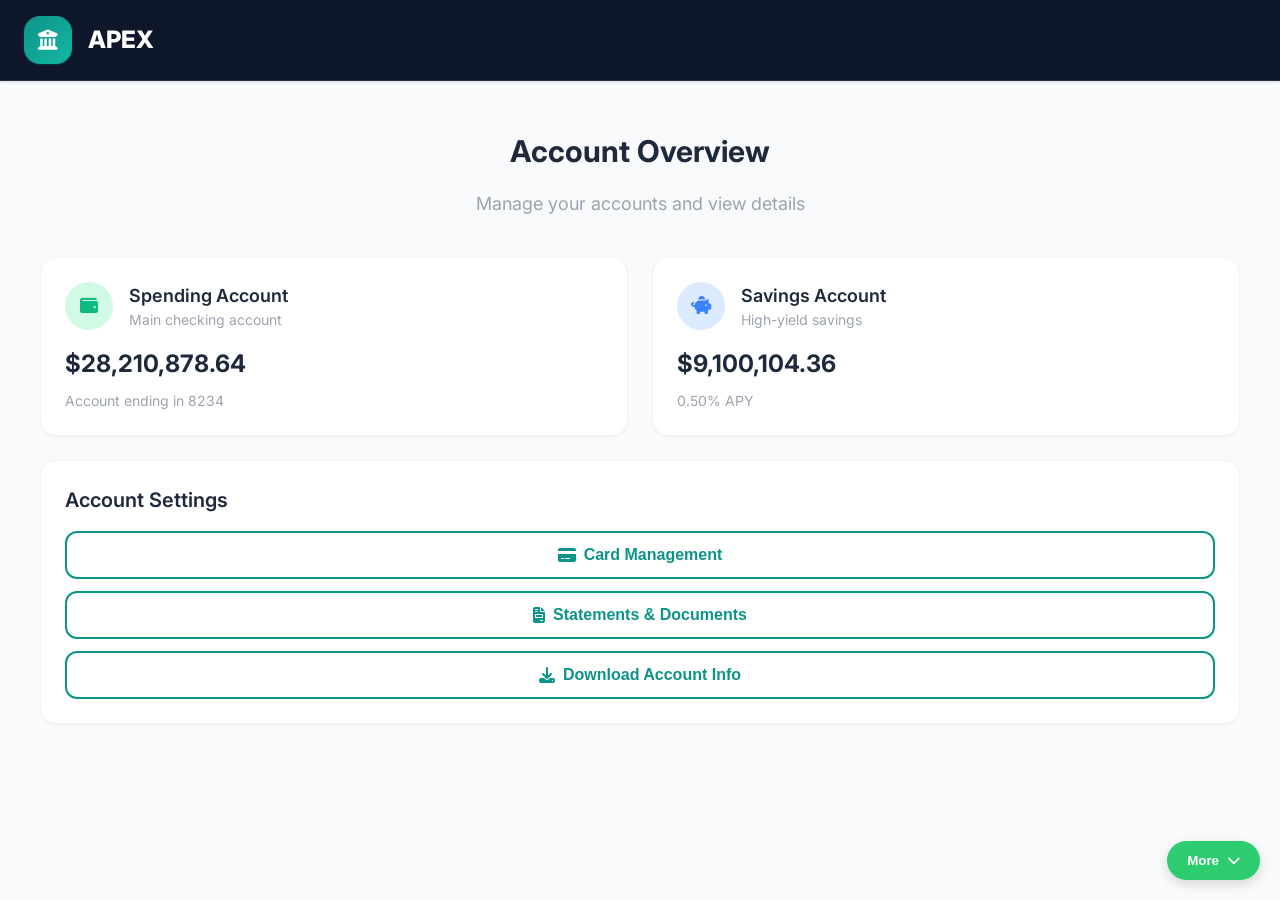
==== account.html @ 927ceff1 "Apex banking UI project" ====
<!DOCTYPE html>
<html lang="en">
<head>
    <meta charset="UTF-8">
    <meta name="viewport" content="width=device-width, initial-scale=1.0">
    <title>Account - APEX Bank</title>
    <link rel="stylesheet" href="css/apex-styles.css">
    <link href="https://fonts.googleapis.com/css2?family=Inter:wght@300;400;500;600;700;800;900&display=swap" rel="stylesheet">
    <link rel="stylesheet" href="https://cdnjs.cloudflare.com/ajax/libs/font-awesome/6.4.0/css/all.min.css">
</head>
<body>
    <!-- Premium Navigation -->
    <nav class="apex-nav" role="navigation" aria-label="Main navigation">
        <div class="apex-nav-container">
            <a href="home.html" class="apex-brand" aria-label="APEX Bank - Home">
                <div class="apex-brand-icon" aria-hidden="true">
                    <i class="fas fa-university"></i>
                </div>
                <span>APEX</span>
            </a>
        </div>
    </nav>

    <!-- Main Content -->
    <main>
        <div class="apex-container apex-section">
            <div style="text-align: center; margin-bottom: var(--apex-spacing-10);">
                <h1 style="font-size: var(--apex-font-size-3xl); font-weight: 700; color: var(--apex-dark-blue); margin-bottom: var(--apex-spacing-4);">
                    Account Overview
                </h1>
                <p style="font-size: var(--apex-font-size-lg); color: var(--apex-medium-gray);">
                    Manage your accounts and view details
                </p>
            </div>

            <div class="apex-grid">
                <div class="apex-card">
                    <div style="display: flex; align-items: center; gap: var(--apex-spacing-4); margin-bottom: var(--apex-spacing-4);">
                        <div style="width: 48px; height: 48px; background: var(--apex-green-pale); border-radius: var(--apex-radius-full); display: flex; align-items: center; justify-content: center; font-size: var(--apex-font-size-lg); color: var(--apex-primary-green);">
                            <i class="fas fa-wallet"></i>
                        </div>
                        <div>
                            <h3 style="font-size: var(--apex-font-size-lg); font-weight: 600; color: var(--apex-dark-blue);">Spending Account</h3>
                            <p style="color: var(--apex-medium-gray); font-size: var(--apex-font-size-sm);">Main checking account</p>
                        </div>
                    </div>
                    <div id="spending-balance" style="font-size: var(--apex-font-size-2xl); font-weight: 700; color: var(--apex-dark-blue); margin-bottom: var(--apex-spacing-2);">
                        $0.00
                    </div>
                    <p style="color: var(--apex-medium-gray); font-size: var(--apex-font-size-sm);" id="accountEnding">
                        Account ending in 8234
                    </p>
                </div>
                
                <div class="apex-card">
                    <div style="display: flex; align-items: center; gap: var(--apex-spacing-4); margin-bottom: var(--apex-spacing-4);">
                        <div style="width: 48px; height: 48px; background: var(--apex-blue-pale); border-radius: var(--apex-radius-full); display: flex; align-items: center; justify-content: center; font-size: var(--apex-font-size-lg); color: var(--apex-light-blue);">
                            <i class="fas fa-piggy-bank"></i>
                        </div>
                        <div>
                            <h3 style="font-size: var(--apex-font-size-lg); font-weight: 600; color: var(--apex-dark-blue);">Savings Account</h3>
                            <p style="color: var(--apex-medium-gray); font-size: var(--apex-font-size-sm);">High-yield savings</p>
                        </div>
                    </div>
                    <div id="savings-balance" style="font-size: var(--apex-font-size-2xl); font-weight: 700; color: var(--apex-dark-blue); margin-bottom: var(--apex-spacing-2);">
                        $0.00
                    </div>
                    <p style="color: var(--apex-medium-gray); font-size: var(--apex-font-size-sm);">
                        0.50% APY
                    </p>
                </div>
            </div>

            <div class="apex-card" style="margin-top: var(--apex-spacing-6);">
                <h3 style="font-size: var(--apex-font-size-xl); font-weight: 600; color: var(--apex-dark-blue); margin-bottom: var(--apex-spacing-4);">Account Settings</h3>
                <div style="display: flex; flex-direction: column; gap: var(--apex-spacing-3);">
                    <button class="apex-btn apex-btn-secondary apex-btn-full">
                        <i class="fas fa-credit-card"></i>
                        Card Management
                    </button>
                    <button class="apex-btn apex-btn-secondary apex-btn-full">
                        <i class="fas fa-file-invoice"></i>
                        Statements & Documents
                    </button>
                    <button class="apex-btn apex-btn-secondary apex-btn-full">
                        <i class="fas fa-download"></i>
                        Download Account Info
                    </button>
                </div>
            </div>
        </div>
    </main>

    <!-- Mobile Navigation Bar -->
    <div class="apex-mobile-bar">
        <a href="home.html" class="apex-mobile-item">
            <i class="fas fa-home"></i>
            <span>Home</span>
        </a>
        <a href="account.html" class="apex-mobile-item active">
            <i class="fas fa-credit-card"></i>
            <span>Account</span>
        </a>
        <a href="goals.html" class="apex-mobile-item">
            <i class="fas fa-piggy-bank"></i>
            <span>Goals</span>
        </a>
        <a href="move.html" class="apex-mobile-item">
            <i class="fas fa-exchange-alt"></i>
            <span>Move</span>
        </a>
        <a href="analytics.html" class="apex-mobile-item">
            <i class="fas fa-chart-line"></i>
            <span>Analytics</span>
        </a>
        <a href="#" class="apex-mobile-item" onclick="showMoreMenu()">
            <i class="fas fa-ellipsis-h"></i>
            <span>More</span>
        </a>
    </div>

    <!-- Toast Notification -->
    <div id="apexToast" class="apex-toast">
        <i class="fas fa-check-circle"></i>
        <span id="toastMessage">Account loaded!</span>
    </div>

    <!-- Scripts -->
    <script src="js/chime-app-fixed.js"></script>
    
    <!-- Immediate Balance Update Script -->
    <script>
        // IMMEDIATE BALANCE UPDATE - Runs as soon as script loads
        console.log('IMMEDIATE BALANCE UPDATE STARTED');
        
        // Set up account data immediately
        localStorage.setItem('apexSpendingBalance', '28210878.64');
        localStorage.setItem('apexSavingsBalance', '9100104.36');
        
        // Update balance elements immediately
        function updateBalancesNow() {
            const spendingElement = document.getElementById('spending-balance');
            const savingsElement = document.getElementById('savings-balance');
            
            if (spendingElement) {
                spendingElement.textContent = '$28,210,878.64';
                console.log('Spending balance updated immediately');
            }
            
            if (savingsElement) {
                savingsElement.textContent = '$9,100,104.36';
                console.log('Savings balance updated immediately');
            }
        }
        
        // Try immediately
        updateBalancesNow();
        
        // Try again in 100ms
        setTimeout(updateBalancesNow, 100);
        
        // Try again in 500ms
        setTimeout(updateBalancesNow, 500);
        
        // Try again when DOM is ready
        if (document.readyState === 'loading') {
            document.addEventListener('DOMContentLoaded', updateBalancesNow);
        } else {
            updateBalancesNow();
        }
        
        console.log('IMMEDIATE BALANCE UPDATE SETUP COMPLETE');
        
        // MutationObserver - Watch for DOM changes and update balances
        const observer = new MutationObserver(function(mutations) {
            mutations.forEach(function(mutation) {
                if (mutation.type === 'childList') {
                    // Check if balance elements were added
                    const spendingElement = document.getElementById('spending-balance');
                    const savingsElement = document.getElementById('savings-balance');
                    
                    if (spendingElement && spendingElement.textContent === '$0.00') {
                        spendingElement.textContent = '$28,210,878.64';
                        console.log('MutationObserver: Updated spending balance');
                    }
                    
                    if (savingsElement && savingsElement.textContent === '$0.00') {
                        savingsElement.textContent = '$9,100,104.36';
                        console.log('MutationObserver: Updated savings balance');
                    }
                }
            });
        });
        
        // Start observing the entire document
        observer.observe(document.body, {
            childList: true,
            subtree: true
        });
        
        console.log('MutationObserver started for balance monitoring');
        
        // Continuous update loop - every 200ms for 5 seconds
        let continuousCount = 0;
        const continuousUpdate = setInterval(() => {
            continuousCount++;
            updateBalancesNow();
            console.log(`Continuous update #${continuousCount}`);
            
            if (continuousCount >= 25) { // 5 seconds
                clearInterval(continuousUpdate);
                console.log('Continuous update stopped');
            }
        }, 200);
        
    </script>
    
    <script>
        // Update account number display
        function updateAccountNumber() {
            const accountEndingElement = document.getElementById('accountEnding');
            if (accountEndingElement && apexState.currentUser && apexState.currentUser.accountNumber) {
                const lastFour = apexState.currentUser.accountNumber.slice(-4);
                accountEndingElement.textContent = `Account ending in ${lastFour}`;
            }
        }
    </script>

    <!-- More Button at Bottom -->
    <div id="moreButtonContainer" style="position: fixed; bottom: 20px; right: 20px; z-index: 1000;">
        <button id="moreButton" onclick="toggleMoreMenu()" style="background: #2ecc71; color: white; border: none; padding: 12px 20px; border-radius: 25px; cursor: pointer; font-weight: 600; display: flex; align-items: center; gap: 8px; box-shadow: 0 4px 12px rgba(0, 0, 0, 0.15);">
            More
            <i class="fas fa-chevron-down"></i>
        </button>
        <div id="moreMenu" style="position: absolute; bottom: 60px; right: 0; background: #2c3e50; border: 1px solid rgba(255, 255, 255, 0.1); border-radius: 12px; min-width: 200px; padding: 8px; box-shadow: 0 8px 24px rgba(0, 0, 0, 0.2); display: none;">
            <a href="index.html" style="display: block; padding: 12px 16px; color: white; text-decoration: none; border-radius: 8px; font-size: 14px;">Home</a>
                        <a href="account.html" style="display: block; padding: 12px 16px; color: white; text-decoration: none; border-radius: 8px; font-size: 14px;">Account</a>
            <a href="goals.html" style="display: block; padding: 12px 16px; color: white; text-decoration: none; border-radius: 8px; font-size: 14px;">Goals</a>
            <a href="move.html" style="display: block; padding: 12px 16px; color: white; text-decoration: none; border-radius: 8px; font-size: 14px;">Move Money</a>
            <a href="credit.html" style="display: block; padding: 12px 16px; color: white; text-decoration: none; border-radius: 8px; font-size: 14px;">Credit</a>
            <a href="analytics.html" style="display: block; padding: 12px 16px; color: white; text-decoration: none; border-radius: 8px; font-size: 14px;">Analytics</a>
            <a href="settings.html" style="display: block; padding: 12px 16px; color: white; text-decoration: none; border-radius: 8px; font-size: 14px;">Settings</a>
            <a href="help.html" style="display: block; padding: 12px 16px; color: white; text-decoration: none; border-radius: 8px; font-size: 14px;">Help</a>
            <a href="notifications.html" style="display: block; padding: 12px 16px; color: white; text-decoration: none; border-radius: 8px; font-size: 14px;">Notifications</a>
            <a href="profile.html" style="display: block; padding: 12px 16px; color: white; text-decoration: none; border-radius: 8px; font-size: 14px;">Profile</a>
        </div>
    </div>

    <script>
        function toggleMoreMenu() {
            const menu = document.getElementById('moreMenu');
            if (menu.style.display === 'none' || menu.style.display === '') {
                menu.style.display = 'block';
            } else {
                menu.style.display = 'none';
            }
        }

        // Close menu when clicking outside
        document.addEventListener('click', function(e) {
            const container = document.getElementById('moreButtonContainer');
            if (container && !container.contains(e.target)) {
                document.getElementById('moreMenu').style.display = 'none';
            }
        });

        // Add hover effects
        document.querySelectorAll('#moreMenu a').forEach(link => {
            link.addEventListener('mouseenter', function() {
                this.style.background = 'rgba(255, 255, 255, 0.1)';
            });
            link.addEventListener('mouseleave', function() {
                this.style.background = 'transparent';
            });
            link.addEventListener('click', function() {
                document.getElementById('moreMenu').style.display = 'none';
            });
        });
    </script>
</body>
</html>
---- css/apex-styles.css ----
/* APEX Bank Design System */

:root {
  /* Premium Fintech Color Palette */
  --apex-primary-teal: #0D9488;
  --apex-teal-dark: #0F766E;
  --apex-teal-light: #14B8A6;
  --apex-teal-pale: #F0FDFA;
  
  --apex-navy: #0F172A;
  --apex-navy-light: #1E293B;
  --apex-navy-lighter: #334155;
  --apex-navy-pale: #F8FAFC;
  
  --apex-white: #FFFFFF;
  --apex-off-white: #F9FAFB;
  --apex-light-gray: #F3F4F6;
  --apex-medium-gray: #9CA3AF;
  --apex-dark-gray: #4B5563;
  --apex-dark-blue: #1E293B;
  --apex-black: #111827;
  
  --apex-success: #10B981;
  --apex-warning: #F59E0B;
  --apex-error: #EF4444;
  --apex-info: #3B82F6;
  
  /* Legacy Green Colors (for compatibility) */
  --apex-primary-green: #10B981;
  --apex-green-dark: #059669;
  --apex-green-pale: #D1FAE5;
  --apex-light-blue: #3B82F6;
  --apex-blue-pale: #DBEAFE;
  
  /* Typography */
  --apex-font-family: 'Inter', -apple-system, BlinkMacSystemFont, 'Segoe UI', sans-serif;
  --apex-font-size-xs: 0.75rem;
  --apex-font-size-sm: 0.875rem;
  --apex-font-size-base: 1rem;
  --apex-font-size-lg: 1.125rem;
  --apex-font-size-xl: 1.25rem;
  --apex-font-size-2xl: 1.5rem;
  --apex-font-size-3xl: 1.875rem;
  --apex-font-size-4xl: 2.25rem;
  --apex-font-size-5xl: 3rem;
  
  /* Spacing */
  --apex-spacing-1: 0.25rem;
  --apex-spacing-2: 0.5rem;
  --apex-spacing-3: 0.75rem;
  --apex-spacing-4: 1rem;
  --apex-spacing-5: 1.25rem;
  --apex-spacing-6: 1.5rem;
  --apex-spacing-8: 2rem;
  --apex-spacing-10: 2.5rem;
  --apex-spacing-12: 3rem;
  --apex-spacing-16: 4rem;
  
  /* Border Radius */
  --apex-radius-sm: 0.25rem;
  --apex-radius-md: 0.375rem;
  --apex-radius-lg: 0.5rem;
  --apex-radius-xl: 0.75rem;
  --apex-radius-2xl: 1rem;
  --apex-radius-3xl: 1.5rem;
  --apex-radius-full: 9999px;
  
  /* Shadows */
  --apex-shadow-sm: 0 1px 2px 0 rgba(0, 0, 0, 0.05);
  --apex-shadow-md: 0 4px 6px -1px rgba(0, 0, 0, 0.1), 0 2px 4px -1px rgba(0, 0, 0, 0.06);
  --apex-shadow-lg: 0 10px 15px -3px rgba(0, 0, 0, 0.1), 0 4px 6px -2px rgba(0, 0, 0, 0.05);
  --apex-shadow-xl: 0 20px 25px -5px rgba(0, 0, 0, 0.1), 0 10px 10px -5px rgba(0, 0, 0, 0.04);
  --apex-shadow-2xl: 0 25px 50px -12px rgba(0, 0, 0, 0.25);
  
  /* Premium Fintech Shadows */
  --apex-shadow-navbar: 0 1px 3px 0 rgba(0, 0, 0, 0.1), 0 1px 2px 0 rgba(0, 0, 0, 0.06);
  --apex-shadow-hover: 0 4px 6px -1px rgba(0, 0, 0, 0.1), 0 2px 4px -1px rgba(0, 0, 0, 0.06);
  --apex-shadow-active: 0 1px 3px 0 rgba(13, 148, 136, 0.2), 0 1px 2px 0 rgba(13, 148, 136, 0.1);
  
  /* Transitions */
  --apex-transition-fast: 150ms ease-in-out;
  --apex-transition-normal: 300ms ease-in-out;
  --apex-transition-slow: 500ms ease-in-out;
}

/* Base Styles */
* {
  box-sizing: border-box;
  margin: 0;
  padding: 0;
}

html {
  scroll-behavior: smooth;
}

body {
  font-family: var(--apex-font-family);
  font-size: var(--apex-font-size-base);
  line-height: 1.5;
  color: var(--apex-dark-gray);
  background-color: var(--apex-off-white);
  -webkit-font-smoothing: antialiased;
  -moz-osx-font-smoothing: grayscale;
  overflow-x: hidden;
  min-height: 100vh;
  position: relative;
}

main, section {
  overflow-x: hidden;
  width: 100%;
}

div[style*="max-width: 800px"] {
  max-width: 100% !important;
  padding: 0 var(--apex-spacing-2) !important;
}

@media (max-width: 768px) {
  div[style*="max-width: 800px"] {
    padding: 0 var(--apex-spacing-1) !important;
  }
}

img {
  max-width: 100%;
  height: auto;
}

/* Premium Fintech Navigation */
.apex-nav {
  background: var(--apex-navy);
  border-bottom: 1px solid rgba(255, 255, 255, 0.1);
  position: sticky;
  top: 0;
  z-index: 100;
  backdrop-filter: blur(20px);
  -webkit-backdrop-filter: blur(20px);
  box-shadow: var(--apex-shadow-navbar);
  transition: all var(--apex-transition-normal);
}

.apex-nav-container {
  max-width: 1400px;
  margin: 0 auto;
  padding: 0 var(--apex-spacing-6);
  display: flex;
  align-items: center;
  justify-content: space-between;
  height: 80px;
}

.apex-brand {
  display: flex;
  align-items: center;
  gap: var(--apex-spacing-4);
  font-size: var(--apex-font-size-2xl);
  font-weight: 800;
  color: var(--apex-white);
  text-decoration: none;
  transition: all var(--apex-transition-fast);
  position: relative;
}

.apex-brand:hover {
  transform: translateY(-1px);
}

.apex-brand-icon {
  width: 48px;
  height: 48px;
  background: linear-gradient(135deg, var(--apex-primary-teal), var(--apex-teal-light));
  border-radius: var(--apex-radius-2xl);
  display: flex;
  align-items: center;
  justify-content: center;
  color: var(--apex-white);
  font-size: var(--apex-font-size-xl);
  box-shadow: var(--apex-shadow-active);
  transition: all var(--apex-transition-normal);
}

.apex-brand-icon:hover {
  transform: scale(1.05);
  box-shadow: var(--apex-shadow-hover);
}

.apex-nav-menu {
  display: flex;
  gap: var(--apex-spacing-2);
  list-style: none;
  align-items: center;
}

.apex-nav-link {
  color: rgba(255, 255, 255, 0.8);
  text-decoration: none;
  font-weight: 600;
  font-size: var(--apex-font-size-sm);
  padding: var(--apex-spacing-3) var(--apex-spacing-4);
  border-radius: var(--apex-radius-xl);
  transition: all var(--apex-transition-normal);
  position: relative;
  display: flex;
  align-items: center;
  gap: var(--apex-spacing-2);
  text-transform: uppercase;
  letter-spacing: 0.025em;
}

.apex-nav-link::before {
  content: '';
  position: absolute;
  bottom: 0;
  left: 50%;
  width: 0;
  height: 3px;
  background: linear-gradient(90deg, var(--apex-primary-teal), var(--apex-teal-light));
  border-radius: var(--apex-radius-full);
  transform: translateX(-50%);
  transition: all var(--apex-transition-normal);
}

.apex-nav-link:hover {
  color: var(--apex-white);
  background: rgba(255, 255, 255, 0.1);
  transform: translateY(-2px);
  box-shadow: var(--apex-shadow-hover);
}

.apex-nav-link:hover::before {
  width: 80%;
}

.apex-nav-link.active {
  color: var(--apex-white);
  background: linear-gradient(135deg, var(--apex-primary-teal), var(--apex-teal-light));
  box-shadow: var(--apex-shadow-active);
  transform: translateY(-1px);
}

.apex-nav-link.active::before {
  width: 100%;
  background: var(--apex-white);
}

/* More Dropdown Menu */
.apex-nav-more {
  position: relative;
}

.apex-nav-more-toggle {
  background: rgba(255, 255, 255, 0.15);
  border: 1px solid rgba(255, 255, 255, 0.3);
  color: var(--apex-white);
  padding: var(--apex-spacing-3) var(--apex-spacing-4);
  border-radius: var(--apex-radius-xl);
  font-weight: 600;
  font-size: var(--apex-font-size-sm);
  cursor: pointer;
  transition: all var(--apex-transition-normal);
  display: flex;
  align-items: center;
  gap: var(--apex-spacing-2);
  text-transform: uppercase;
  letter-spacing: 0.025em;
  position: relative;
  z-index: 1001;
  min-width: 80px;
  justify-content: center;
}

.apex-nav-more-toggle:hover {
  background: rgba(255, 255, 255, 0.25);
  transform: translateY(-2px);
  box-shadow: var(--apex-shadow-hover);
  border-color: rgba(255, 255, 255, 0.4);
}

.apex-nav-more-toggle:focus {
  outline: 2px solid var(--apex-primary-teal);
  outline-offset: 2px;
}

.apex-nav-more-toggle::before {
  content: '';
  position: absolute;
  top: -1px;
  left: -1px;
  right: -1px;
  bottom: -1px;
  background: linear-gradient(45deg, var(--apex-primary-teal), var(--apex-teal-light));
  border-radius: var(--apex-radius-xl);
  opacity: 0;
  transition: opacity var(--apex-transition-normal);
  z-index: -1;
}

.apex-nav-more-toggle:hover::before {
  opacity: 0.3;
}

.apex-nav-more-dropdown {
  position: absolute;
  top: 100%;
  right: 0;
  background: var(--apex-navy-light);
  border: 1px solid rgba(255, 255, 255, 0.1);
  border-radius: var(--apex-radius-xl);
  min-width: 200px;
  padding: var(--apex-spacing-2);
  box-shadow: var(--apex-shadow-2xl);
  opacity: 0;
  visibility: hidden;
  transform: translateY(-10px);
  transition: all var(--apex-transition-normal);
  z-index: 1000;
}

.apex-nav-more-dropdown.active {
  opacity: 1;
  visibility: visible;
  transform: translateY(0);
}

.apex-nav-more-dropdown a {
  display: flex;
  align-items: center;
  gap: var(--apex-spacing-3);
  padding: var(--apex-spacing-3) var(--apex-spacing-4);
  color: rgba(255, 255, 255, 0.8);
  text-decoration: none;
  border-radius: var(--apex-radius-lg);
  transition: all var(--apex-transition-fast);
  font-weight: 500;
}

.apex-nav-more-dropdown a:hover {
  background: rgba(255, 255, 255, 0.1);
  color: var(--apex-white);
}

.apex-nav-more-dropdown a.dropdown-active {
  background: linear-gradient(135deg, var(--apex-primary-teal), var(--apex-teal-light));
  color: var(--apex-white);
}

/* APEX Container */
.apex-container {
  max-width: 1200px;
  margin: 0 auto;
  padding: 0 var(--apex-spacing-4);
  width: 100%;
}

.apex-section {
  padding: var(--apex-spacing-12) 0;
}

/* APEX Grid */
.apex-grid {
  display: grid;
  gap: var(--apex-spacing-6);
  grid-template-columns: repeat(auto-fit, minmax(320px, 1fr));
}

/* APEX Cards */
.apex-card {
  background: var(--apex-white);
  border-radius: var(--apex-radius-2xl);
  border: 1px solid var(--apex-light-gray);
  padding: var(--apex-spacing-6);
  box-shadow: var(--apex-shadow-sm);
  transition: all var(--apex-transition-normal);
}

.apex-card:hover {
  box-shadow: var(--apex-shadow-md);
  transform: translateY(-2px);
}

.apex-card-header {
  margin-bottom: var(--apex-spacing-4);
}

.apex-card-title {
  font-size: var(--apex-font-size-lg);
  font-weight: 600;
  color: var(--apex-dark-blue);
  margin-bottom: var(--apex-spacing-2);
}

.apex-card-subtitle {
  color: var(--apex-medium-gray);
  font-size: var(--apex-font-size-sm);
}

/* APEX Buttons */
.apex-btn {
  display: inline-flex;
  align-items: center;
  justify-content: center;
  gap: var(--apex-spacing-2);
  padding: var(--apex-spacing-3) var(--apex-spacing-6);
  border-radius: var(--apex-radius-xl);
  font-weight: 600;
  font-size: var(--apex-font-size-base);
  text-decoration: none;
  border: none;
  cursor: pointer;
  transition: all var(--apex-transition-fast);
  min-height: 48px;
  position: relative;
  overflow: hidden;
}

.apex-btn::before {
  content: '';
  position: absolute;
  top: 50%;
  left: 50%;
  width: 0;
  height: 0;
  border-radius: 50%;
  background: rgba(255, 255, 255, 0.5);
  transform: translate(-50%, -50%);
  transition: width 0.6s, height 0.6s;
}

.apex-btn:hover::before {
  width: 300px;
  height: 300px;
}

.apex-btn-primary {
  background: linear-gradient(135deg, var(--apex-primary-teal), var(--apex-teal-light));
  color: var(--apex-white);
  border: 1px solid rgba(255, 255, 255, 0.2);
  position: relative;
  overflow: hidden;
}

.apex-btn-primary:hover {
  background: linear-gradient(135deg, var(--apex-teal-light), var(--apex-primary-teal));
  transform: translateY(-2px);
  box-shadow: var(--apex-shadow-hover);
  border-color: rgba(255, 255, 255, 0.3);
}

.apex-btn-primary:focus {
  outline: 2px solid var(--apex-primary-teal);
  outline-offset: 2px;
}

.apex-btn-secondary {
  background: var(--apex-white);
  color: var(--apex-primary-teal);
  border: 2px solid var(--apex-primary-teal);
}

.apex-btn-secondary:hover {
  background: var(--apex-primary-teal);
  color: var(--apex-white);
  transform: translateY(-1px);
  box-shadow: var(--apex-shadow-md);
}

.apex-btn-ghost {
  background: transparent;
  color: rgba(255, 255, 255, 0.7);
  border: 1px solid transparent;
}

.apex-btn-ghost:hover {
  background: rgba(255, 255, 255, 0.1);
  color: var(--apex-white);
  border-color: rgba(255, 255, 255, 0.2);
  transform: translateY(-1px);
}

.apex-btn-full {
  width: 100%;
}

/* APEX Forms */
.apex-form {
  display: flex;
  flex-direction: column;
  gap: var(--apex-spacing-6);
}

.apex-form-group {
  display: flex;
  flex-direction: column;
  gap: var(--apex-spacing-2);
}

.apex-label {
  font-weight: 600;
  color: var(--apex-dark-blue);
  font-size: var(--apex-font-size-sm);
}

.apex-input {
  padding: var(--apex-spacing-4) var(--apex-spacing-4);
  border: 2px solid var(--apex-light-gray);
  border-radius: var(--apex-radius-xl);
  font-size: var(--apex-font-size-base);
  transition: all var(--apex-transition-fast);
  background: var(--apex-white);
}

.apex-input:focus {
  outline: none;
  border-color: var(--apex-primary-teal);
  box-shadow: 0 0 0 3px rgba(13, 148, 136, 0.1);
}

.apex-input::placeholder {
  color: var(--apex-medium-gray);
}

/* Verification Code Inputs */
.verification-input {
  background: var(--apex-white) !important;
  border: 2px solid var(--apex-light-gray) !important;
  color: var(--apex-navy) !important;
  font-weight: 700 !important;
  transition: all var(--apex-transition-fast) !important;
}

.verification-input:focus {
  border-color: var(--apex-primary-teal) !important;
  box-shadow: 0 0 0 3px rgba(13, 148, 136, 0.1) !important;
  background: var(--apex-white) !important;
}

.verification-input:hover {
  border-color: rgba(13, 148, 136, 0.3) !important;
}

/* Verification Code Display */
.verification-code-display {
  background: linear-gradient(135deg, var(--apex-primary-teal), var(--apex-teal-light)) !important;
  color: var(--apex-white) !important;
  border: 1px solid rgba(255, 255, 255, 0.2) !important;
  box-shadow: var(--apex-shadow-lg) !important;
}

/* APEX Debit Card */
.apex-debit-card {
  background: linear-gradient(135deg, var(--apex-primary-teal), var(--apex-teal-light));
  border-radius: var(--apex-radius-2xl);
  padding: var(--apex-spacing-8);
  color: var(--apex-white);
  position: relative;
  overflow: hidden;
  min-height: 220px;
  display: flex;
  flex-direction: column;
  justify-content: space-between;
  box-shadow: var(--apex-shadow-xl);
}

.apex-debit-card::before {
  content: '';
  position: absolute;
  top: -50%;
  left: -50%;
  width: 200%;
  height: 200%;
  background: radial-gradient(circle, rgba(255, 255, 255, 0.1) 0%, transparent 70%);
  animation: apex-shimmer 4s ease-in-out infinite;
}

@keyframes apex-shimmer {
  0%, 100% { transform: rotate(0deg); }
  50% { transform: rotate(180deg); }
}

.apex-card-chip {
  width: 48px;
  height: 36px;
  background: var(--apex-gold);
  border-radius: var(--apex-radius-sm);
  margin-bottom: var(--apex-spacing-6);
}

.apex-card-number {
  font-size: var(--apex-font-size-2xl);
  font-weight: 700;
  letter-spacing: 0.1em;
  margin-bottom: var(--apex-spacing-6);
}

.apex-card-info {
  display: flex;
  justify-content: space-between;
  align-items: flex-end;
}

.apex-card-holder {
  font-weight: 600;
  font-size: var(--apex-font-size-sm);
  text-transform: uppercase;
  letter-spacing: 0.05em;
}

.apex-card-expiry {
  font-size: var(--apex-font-size-sm);
  opacity: 0.9;
}

/* APEX Balance Display */
.apex-balance {
  text-align: center;
  padding: var(--apex-spacing-10) var(--apex-spacing-4);
}

.apex-balance-amount {
  font-size: var(--apex-font-size-4xl);
  font-weight: 700;
  color: var(--apex-dark-blue);
  margin-bottom: var(--apex-spacing-3);
  line-height: 1.2;
}

.apex-balance-label {
  color: var(--apex-medium-gray);
  font-size: var(--apex-font-size-lg);
  font-weight: 500;
}

/* APEX Transactions */
.apex-transaction-list {
  display: flex;
  flex-direction: column;
  gap: var(--apex-spacing-1);
}

.apex-transaction-item {
  display: flex;
  align-items: center;
  gap: var(--apex-spacing-4);
  padding: var(--apex-spacing-4);
  border-radius: var(--apex-radius-xl);
  transition: background var(--apex-transition-fast);
  cursor: pointer;
}

.apex-transaction-item:hover {
  background: var(--apex-green-pale);
}

.apex-transaction-icon {
  width: 48px;
  height: 48px;
  border-radius: var(--apex-radius-full);
  display: flex;
  align-items: center;
  justify-content: center;
  font-size: var(--apex-font-size-lg);
}

.apex-transaction-details {
  flex: 1;
}

.apex-transaction-name {
  font-weight: 600;
  color: var(--apex-dark-blue);
  margin-bottom: var(--apex-spacing-1);
}

.apex-transaction-date {
  font-size: var(--apex-font-size-sm);
  color: var(--apex-medium-gray);
}

.apex-transaction-amount {
  font-weight: 600;
  font-size: var(--apex-font-size-lg);
}

.apex-transaction-amount.positive {
  color: var(--apex-success);
}

.apex-transaction-amount.negative {
  color: var(--apex-error);
}

/* APEX Goals */
.apex-goals {
  display: grid;
  gap: var(--apex-spacing-4);
}

.apex-goal {
  background: var(--apex-white);
  border: 1px solid var(--apex-light-gray);
  border-radius: var(--apex-radius-xl);
  padding: var(--apex-spacing-6);
  transition: all var(--apex-transition-normal);
  position: relative;
}

.apex-goal:hover {
  box-shadow: var(--apex-shadow-md);
  transform: translateY(-2px);
}

.apex-goal-icon {
  width: 48px;
  height: 48px;
  border-radius: var(--apex-radius-full);
  display: flex;
  align-items: center;
  justify-content: center;
  font-size: var(--apex-font-size-lg);
  margin-bottom: var(--apex-spacing-4);
}

.apex-goal-name {
  font-weight: 600;
  color: var(--apex-dark-blue);
  margin-bottom: var(--apex-spacing-2);
}

.apex-goal-amount {
  font-size: var(--apex-font-size-2xl);
  font-weight: 700;
  color: var(--apex-dark-blue);
  margin-bottom: var(--apex-spacing-3);
}

.apex-goal-progress {
  height: 8px;
  background: var(--apex-light-gray);
  border-radius: var(--apex-radius-full);
  overflow: hidden;
  margin-bottom: var(--apex-spacing-2);
}

.apex-goal-progress-bar {
  height: 100%;
  background: var(--apex-primary-green);
  border-radius: var(--apex-radius-full);
  transition: width var(--apex-transition-normal);
}

.apex-goal-percentage {
  font-size: var(--apex-font-size-sm);
  color: var(--apex-medium-gray);
}

/* Goal Delete Button */
.apex-goal-delete {
  position: absolute;
  top: 12px;
  right: 12px;
  background: var(--apex-error);
  color: var(--apex-white);
  border: none;
  border-radius: 50%;
  width: 32px;
  height: 32px;
  cursor: pointer;
  display: flex;
  align-items: center;
  justify-content: center;
  font-size: 14px;
  font-weight: 600;
  box-shadow: 0 2px 4px rgba(239, 68, 68, 0.2);
  transition: all var(--apex-transition-fast);
  opacity: 0.8;
  z-index: 10;
}

.apex-goal-delete:hover {
  background: #DC2626;
  transform: scale(1.1);
  box-shadow: 0 4px 8px rgba(239, 68, 68, 0.3);
  opacity: 1;
}

.apex-goal-delete:active {
  transform: scale(0.95);
  box-shadow: 0 2px 4px rgba(239, 68, 68, 0.2);
}

.apex-goal-delete:focus {
  outline: none;
  box-shadow: 0 0 0 3px rgba(239, 68, 68, 0.3), 0 2px 4px rgba(239, 68, 68, 0.2);
}

.apex-goal-delete i {
  transition: transform var(--apex-transition-fast);
}

.apex-goal-delete:hover i {
  transform: rotate(90deg);
}

/* APEX Feature Cards */
.apex-feature-card {
  background: var(--apex-white);
  border: 1px solid var(--apex-light-gray);
  border-radius: var(--apex-radius-xl);
  padding: var(--apex-spacing-6);
  text-align: center;
  transition: all var(--apex-transition-normal);
  cursor: pointer;
}

.apex-feature-card:hover {
  box-shadow: var(--apex-shadow-md);
  transform: translateY(-2px);
}

.apex-feature-icon {
  width: 64px;
  height: 64px;
  border-radius: var(--apex-radius-full);
  display: flex;
  align-items: center;
  justify-content: center;
  font-size: var(--apex-font-size-2xl);
  margin: 0 auto var(--apex-spacing-4);
}

.apex-feature-title {
  font-size: var(--apex-font-size-lg);
  font-weight: 600;
  color: var(--apex-dark-blue);
  margin-bottom: var(--apex-spacing-2);
}

.apex-feature-description {
  color: var(--apex-medium-gray);
  font-size: var(--apex-font-size-sm);
}

/* APEX Authentication */
.apex-auth {
  min-height: 100vh;
  display: flex;
  align-items: center;
  justify-content: center;
  background: linear-gradient(135deg, var(--apex-primary-green), var(--apex-green-dark));
  padding: var(--apex-spacing-4);
}

.apex-auth-card {
  background: var(--apex-white);
  border-radius: var(--apex-radius-2xl);
  padding: var(--apex-spacing-8);
  box-shadow: var(--apex-shadow-xl);
  width: 100%;
  max-width: 400px;
}

.apex-auth-header {
  text-align: center;
  margin-bottom: var(--apex-spacing-8);
}

.apex-auth-logo {
  width: 64px;
  height: 64px;
  background: var(--apex-primary-green);
  border-radius: var(--apex-radius-full);
  display: flex;
  align-items: center;
  justify-content: center;
  color: var(--apex-white);
  font-size: var(--apex-font-size-2xl);
  margin: 0 auto var(--apex-spacing-4);
}

.apex-auth-title {
  font-size: var(--apex-font-size-2xl);
  font-weight: 700;
  color: var(--apex-dark-blue);
  margin-bottom: var(--apex-spacing-2);
}

.apex-auth-subtitle {
  color: var(--apex-medium-gray);
  font-size: var(--apex-font-size-base);
}

/* APEX Mobile Navigation */
.apex-mobile-bar {
  display: none;
  position: fixed;
  bottom: 0;
  left: 0;
  right: 0;
  background: var(--apex-white);
  border-top: 1px solid var(--apex-light-gray);
  padding: var(--apex-spacing-2) var(--apex-spacing-4);
  justify-content: space-around;
  align-items: center;
  z-index: 100;
  box-shadow: 0 -2px 10px rgba(0, 0, 0, 0.1);
}

.apex-mobile-item {
  display: flex;
  flex-direction: column;
  align-items: center;
  gap: var(--apex-spacing-1);
  color: var(--apex-medium-gray);
  text-decoration: none;
  font-size: var(--apex-font-size-xs);
  font-weight: 500;
  transition: color var(--apex-transition-fast);
  padding: var(--apex-spacing-1);
  border-radius: var(--apex-radius-md);
  min-width: 44px;
  min-height: 44px;
  justify-content: center;
}

.apex-mobile-item:hover,
.apex-mobile-item.active {
  color: var(--apex-primary-green);
  background: var(--apex-green-pale);
}

/* APEX Toast Notifications */
.apex-toast {
  position: fixed;
  top: 20px;
  right: 20px;
  background: var(--apex-dark-blue);
  color: var(--apex-white);
  padding: var(--apex-spacing-4) var(--apex-spacing-6);
  border-radius: var(--apex-radius-xl);
  box-shadow: var(--apex-shadow-lg);
  display: flex;
  align-items: center;
  gap: var(--apex-spacing-3);
  transform: translateX(400px);
  transition: transform var(--apex-transition-normal);
  z-index: 1000;
}

.apex-toast.show {
  transform: translateX(0);
}

.apex-toast.success {
  background: var(--apex-success);
}

.apex-toast.error {
  background: var(--apex-error);
}

.apex-toast.warning {
  background: var(--apex-warning);
}

.apex-toast.info {
  background: var(--apex-info);
}

/* Responsive Design */
@media (max-width: 1024px) {
  .apex-nav-container {
    max-width: 100%;
    padding: 0 var(--apex-spacing-4);
  }
  
  .apex-container {
    max-width: 100%;
    padding: 0 var(--apex-spacing-3);
  }
  
  .apex-grid {
    grid-template-columns: repeat(auto-fit, minmax(280px, 1fr));
    gap: var(--apex-spacing-5);
  }
}

@media (max-width: 768px) {
  .apex-nav-container {
    padding: 0 var(--apex-spacing-2);
    height: 64px;
    flex-wrap: wrap;
  }
  
  .apex-nav-menu {
    gap: var(--apex-spacing-1);
    flex-wrap: nowrap;
    overflow-x: auto;
    -webkit-overflow-scrolling: touch;
    scrollbar-width: none;
    -ms-overflow-style: none;
    flex: 1;
    justify-content: flex-start;
  }
  
  .apex-nav-menu::-webkit-scrollbar {
    display: none;
  }
  
  .apex-nav-link {
    padding: var(--apex-spacing-2) var(--apex-spacing-3);
    font-size: var(--apex-font-size-xs);
    white-space: nowrap;
    min-width: fit-content;
  }
  
  .apex-nav-link::before {
    display: none;
  }
  
  .apex-nav-more-dropdown {
    right: -50px;
    min-width: 180px;
  }
  
  .apex-nav-more-toggle {
    padding: var(--apex-spacing-2) var(--apex-spacing-3);
    font-size: var(--apex-font-size-xs);
    min-width: fit-content;
    white-space: nowrap;
    background: rgba(255, 255, 255, 0.15);
    border: 1px solid rgba(255, 255, 255, 0.3);
  }
  
  .apex-brand {
    font-size: var(--apex-font-size-lg);
    margin-right: var(--apex-spacing-2);
  }
  
  .apex-brand-icon {
    width: 32px;
    height: 32px;
    font-size: var(--apex-font-size-lg);
  }
  
  .apex-mobile-bar {
    display: flex;
  }
  
  .apex-container {
    padding: 0 var(--apex-spacing-1);
    max-width: 100%;
  }
  
  .apex-section {
    padding: var(--apex-spacing-6) 0;
  }
  
  .apex-grid {
    grid-template-columns: 1fr;
    gap: var(--apex-spacing-3);
  }
  
  .apex-card {
    padding: var(--apex-spacing-3);
  }
  
  .apex-balance-amount {
    font-size: var(--apex-font-size-3xl);
  }
  
  .apex-auth-card {
    padding: var(--apex-spacing-4);
    margin: var(--apex-spacing-1);
  }
  
  /* Mobile-specific improvements */
  .apex-btn {
    min-height: 44px;
    padding: var(--apex-spacing-3) var(--apex-spacing-4);
    font-size: var(--apex-font-size-sm);
  }
  
  .apex-feature-icon {
    width: 48px;
    height: 48px;
    font-size: var(--apex-font-size-lg);
  }
  
  .apex-transaction-icon {
    width: 36px;
    height: 36px;
    font-size: var(--apex-font-size-sm);
  }
  
  .apex-debit-card {
    min-height: 160px;
    padding: var(--apex-spacing-4);
  }
  
  .apex-card-number {
    font-size: var(--apex-font-size-lg);
  }
  
  /* Hero section mobile fixes */
  .apex-section[style*="padding: var(--apex-spacing-20) 0"] {
    padding: var(--apex-spacing-12) 0 !important;
  }
  
  .apex-section[style*="padding: var(--apex-spacing-20) 0"] .apex-container > div {
    max-width: 100% !important;
    padding: 0 var(--apex-spacing-2) !important;
  }
  
  .apex-section[style*="padding: var(--apex-spacing-20) 0"] h1 {
    font-size: var(--apex-font-size-3xl) !important;
  }
  
  .apex-section[style*="padding: var(--apex-spacing-20) 0"] p {
    font-size: var(--apex-font-size-base) !important;
  }
  
  .apex-section[style*="padding: var(--apex-spacing-20) 0"] div[style*="display: flex"] {
    flex-direction: column !important;
    align-items: center !important;
    gap: var(--apex-spacing-3) !important;
  }
  
  .apex-section[style*="padding: var(--apex-spacing-20) 0"] .apex-btn {
    width: 100% !important;
    max-width: 280px !important;
  }
}

@media (max-width: 480px) {
  .apex-nav-container {
    height: 56px;
    padding: 0 var(--apex-spacing-1);
  }
  
  .apex-nav-menu {
    top: 56px;
    max-height: calc(100vh - 56px);
  }
  
  /* Hero section mobile fixes for smaller screens */
  .apex-section[style*="padding: var(--apex-spacing-20) 0"] {
    padding: var(--apex-spacing-8) 0 !important;
  }
  
  .apex-section[style*="padding: var(--apex-spacing-20) 0"] .apex-container > div {
    padding: 0 var(--apex-spacing-1) !important;
  }
  
  .apex-section[style*="padding: var(--apex-spacing-20) 0"] h1 {
    font-size: var(--apex-font-size-2xl) !important;
  }
  
  .apex-section[style*="padding: var(--apex-spacing-20) 0"] p {
    font-size: var(--apex-font-size-sm) !important;
  }
  
  .apex-section[style*="padding: var(--apex-spacing-20) 0"] .apex-btn {
    max-width: 240px !important;
    font-size: var(--apex-font-size-sm) !important;
  }
  
  .apex-brand {
    font-size: var(--apex-font-size-base);
  }
  
  .apex-brand-icon {
    width: 28px;
    height: 28px;
    font-size: var(--apex-font-size-base);
  }
  
  .apex-nav-link {
    padding: var(--apex-spacing-1) var(--apex-spacing-2);
    font-size: 0.7rem;
  }
  
  .apex-nav-more-toggle {
    padding: var(--apex-spacing-1) var(--apex-spacing-2);
    font-size: 0.7rem;
  }
  
  .apex-container {
    padding: 0 var(--apex-spacing-1);
    max-width: 100%;
  }
  
  .apex-section {
    padding: var(--apex-spacing-4) 0;
  }
  
  .apex-card {
    padding: var(--apex-spacing-2);
  }
  
  .apex-auth-card {
    padding: var(--apex-spacing-3);
    margin: var(--apex-spacing-1);
  }
  
  .apex-balance-amount {
    font-size: var(--apex-font-size-2xl);
  }
  
  .apex-btn {
    min-height: 40px;
    padding: var(--apex-spacing-2) var(--apex-spacing-3);
    font-size: var(--apex-font-size-xs);
  }
  
  .apex-feature-icon {
    width: 40px;
    height: 40px;
    font-size: var(--apex-font-size-base);
  }
  
  .apex-transaction-item {
    padding: var(--apex-spacing-2);
  }
  
  .apex-transaction-icon {
    width: 32px;
    height: 32px;
    font-size: var(--apex-font-size-xs);
  }
  
  .apex-debit-card {
    min-height: 140px;
    padding: var(--apex-spacing-3);
  }
  
  .apex-card-number {
    font-size: var(--apex-font-size-base);
  }
  
  .apex-card-chip {
    width: 32px;
    height: 24px;
  }
  
  .apex-toast {
    top: 8px;
    right: 8px;
    left: 8px;
    transform: translateY(-100px);
  }
  
  .apex-toast.show {
    transform: translateY(0);
  }
}

/* Animations */
@keyframes pulse {
  0%, 100% {
    opacity: 1;
  }
  50% {
    opacity: 0.7;
  }
}

@keyframes shake {
  0%, 100% {
    transform: translateX(0);
  }
  25% {
    transform: translateX(-10px);
  }
  75% {
    transform: translateX(10px);
  }
}

.shake {
  animation: shake 0.5s ease-in-out;
}

/* Utility Classes */
.text-center {
  text-align: center;
}

.text-left {
  text-align: left;
}

.text-right {
  text-align: right;
}

.hidden {
  display: none;
}

.visible {
  display: block;
}

.fade-in {
  animation: fadeIn 0.3s ease-in-out;
}

@keyframes fadeIn {
  from {
    opacity: 0;
    transform: translateY(20px);
  }
  to {
    opacity: 1;
    transform: translateY(0);
  }
}

/* Legacy chime class support for backward compatibility */
.chime-nav,
.chime-nav-container,
.chime-brand,
.chime-brand-icon,
.chime-nav-menu,
.chime-nav-link,
.chime-container,
.chime-section,
.chime-grid,
.chime-card,
.chime-card-header,
.chime-card-title,
.chime-card-subtitle,
.chime-btn,
.chime-btn-primary,
.chime-btn-secondary,
.chime-btn-ghost,
.chime-btn-full,
.chime-form,
.chime-form-group,
.chime-label,
.chime-input,
.chime-debit-card,
.chime-card-chip,
.chime-card-number,
.chime-card-info,
.chime-card-holder,
.chime-card-expiry,
.chime-balance,
.chime-balance-amount,
.chime-balance-label,
.chime-transaction-list,
.chime-transaction-item,
.chime-transaction-icon,
.chime-transaction-details,
.chime-transaction-name,
.chime-transaction-date,
.chime-transaction-amount,
.chime-transaction-amount.positive,
.chime-transaction-amount.negative,
.chime-goals,
.chime-goal,
.chime-goal-icon,
.chime-goal-name,
.chime-goal-amount,
.chime-goal-progress,
.chime-goal-progress-bar,
.chime-goal-percentage,
.chime-feature-card,
.chime-feature-icon,
.chime-feature-title,
.chime-feature-description,
.chime-auth,
.chime-auth-card,
.chime-auth-header,
.chime-auth-logo,
.chime-auth-title,
.chime-auth-subtitle,
.chime-mobile-bar,
.chime-mobile-item,
.chime-toast,
.chime-toast.show,
.chime-toast.success,
.chime-toast.error,
.chime-toast.warning,
.chime-toast.info {
  /* These classes map to apex equivalents for backward compatibility */
  all: unset;
}
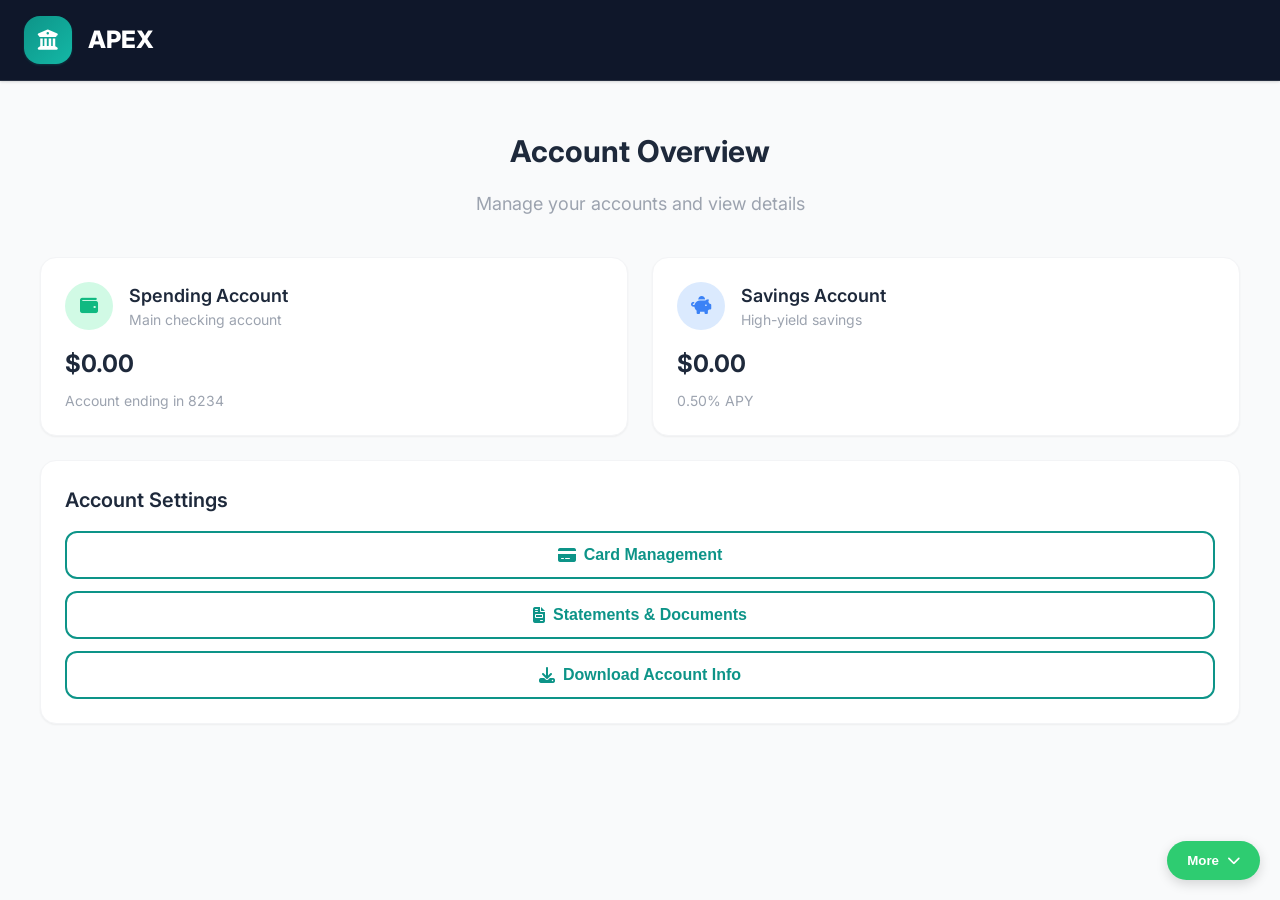
==== commit a6b9205e: "update UI" ====
--- a/account.html
+++ b/account.html
@@ -128,101 +128,51 @@
     <!-- Scripts -->
     <script src="js/chime-app-fixed.js"></script>
     
-    <!-- Immediate Balance Update Script -->
+    <!-- Simplified Balance Update Script -->
     <script>
-        // IMMEDIATE BALANCE UPDATE - Runs as soon as script loads
-        console.log('IMMEDIATE BALANCE UPDATE STARTED');
+        // Simple balance update function
+        function updateAccountBalances() {
+            try {
+                const currentUser = JSON.parse(localStorage.getItem('apexCurrentUser') || '{}');
+                
+                let spendingBalance = '0.00';
+                let savingsBalance = '0.00';
+                
+                if (currentUser.email === 'westcoat.madfish@gmail.com') {
+                    spendingBalance = '28210878.64';
+                    savingsBalance = '9100104.36';
+                }
+                
+                localStorage.setItem('apexSpendingBalance', spendingBalance);
+                localStorage.setItem('apexSavingsBalance', savingsBalance);
+                
+                const spendingElement = document.getElementById('spending-balance');
+                const savingsElement = document.getElementById('savings-balance');
+                
+                if (spendingElement) {
+                    spendingElement.textContent = `$${parseFloat(spendingBalance).toLocaleString('en-US', { minimumFractionDigits: 2, maximumFractionDigits: 2 })}`;
+                }
+                
+                if (savingsElement) {
+                    savingsElement.textContent = `$${parseFloat(savingsBalance).toLocaleString('en-US', { minimumFractionDigits: 2, maximumFractionDigits: 2 })}`;
+                }
+            } catch (error) {
+                console.error('Error updating balances:', error);
+            }
+        }
         
-        // Set up account data immediately
-        localStorage.setItem('apexSpendingBalance', '28210878.64');
-        localStorage.setItem('apexSavingsBalance', '9100104.36');
-        
-        // Update balance elements immediately
-        function updateBalancesNow() {
-            const spendingElement = document.getElementById('spending-balance');
-            const savingsElement = document.getElementById('savings-balance');
-            
-            if (spendingElement) {
-                spendingElement.textContent = '$28,210,878.64';
-                console.log('Spending balance updated immediately');
-            }
-            
-            if (savingsElement) {
-                savingsElement.textContent = '$9,100,104.36';
-                console.log('Savings balance updated immediately');
-            }
-        }
-        
-        // Try immediately
-        updateBalancesNow();
-        
-        // Try again in 100ms
-        setTimeout(updateBalancesNow, 100);
-        
-        // Try again in 500ms
-        setTimeout(updateBalancesNow, 500);
-        
-        // Try again when DOM is ready
+        // Update balances when page loads
         if (document.readyState === 'loading') {
-            document.addEventListener('DOMContentLoaded', updateBalancesNow);
+            document.addEventListener('DOMContentLoaded', updateAccountBalances);
         } else {
-            updateBalancesNow();
-        }
-        
-        console.log('IMMEDIATE BALANCE UPDATE SETUP COMPLETE');
-        
-        // MutationObserver - Watch for DOM changes and update balances
-        const observer = new MutationObserver(function(mutations) {
-            mutations.forEach(function(mutation) {
-                if (mutation.type === 'childList') {
-                    // Check if balance elements were added
-                    const spendingElement = document.getElementById('spending-balance');
-                    const savingsElement = document.getElementById('savings-balance');
-                    
-                    if (spendingElement && spendingElement.textContent === '$0.00') {
-                        spendingElement.textContent = '$28,210,878.64';
-                        console.log('MutationObserver: Updated spending balance');
-                    }
-                    
-                    if (savingsElement && savingsElement.textContent === '$0.00') {
-                        savingsElement.textContent = '$9,100,104.36';
-                        console.log('MutationObserver: Updated savings balance');
-                    }
-                }
-            });
-        });
-        
-        // Start observing the entire document
-        observer.observe(document.body, {
-            childList: true,
-            subtree: true
-        });
-        
-        console.log('MutationObserver started for balance monitoring');
-        
-        // Continuous update loop - every 200ms for 5 seconds
-        let continuousCount = 0;
-        const continuousUpdate = setInterval(() => {
-            continuousCount++;
-            updateBalancesNow();
-            console.log(`Continuous update #${continuousCount}`);
-            
-            if (continuousCount >= 25) { // 5 seconds
-                clearInterval(continuousUpdate);
-                console.log('Continuous update stopped');
-            }
-        }, 200);
-        
+            updateAccountBalances();
+        }
     </script>
     
     <script>
-        // Update account number display
-        function updateAccountNumber() {
-            const accountEndingElement = document.getElementById('accountEnding');
-            if (accountEndingElement && apexState.currentUser && apexState.currentUser.accountNumber) {
-                const lastFour = apexState.currentUser.accountNumber.slice(-4);
-                accountEndingElement.textContent = `Account ending in ${lastFour}`;
-            }
+        // Update account numbers when page loads
+        if (typeof updateAccountNumbers === 'function') {
+            updateAccountNumbers();
         }
     </script>
 
--- a/css/apex-styles.css
+++ b/css/apex-styles.css
@@ -187,7 +187,7 @@
 }
 
 .apex-nav-menu {
-  display: flex;
+  display: flex !important;
   gap: var(--apex-spacing-2);
   list-style: none;
   align-items: center;
@@ -346,6 +346,101 @@
   color: var(--apex-white);
 }
 
+/* Mobile Navigation Toggle */
+.apex-nav-toggle {
+  display: none !important;
+  background: none;
+  border: none;
+  color: var(--apex-white);
+  font-size: var(--apex-font-size-lg);
+  cursor: pointer;
+  padding: var(--apex-spacing-2);
+  border-radius: var(--apex-radius-md);
+  transition: all var(--apex-transition-fast);
+}
+
+.apex-nav-toggle:hover {
+  background: rgba(255, 255, 255, 0.1);
+}
+
+/* Update dropdown class names to match HTML */
+.apex-nav-dropdown {
+  position: relative;
+}
+
+.apex-nav-dropdown-toggle {
+  background: rgba(255, 255, 255, 0.15);
+  border: 1px solid rgba(255, 255, 255, 0.3);
+  color: var(--apex-white);
+  padding: var(--apex-spacing-3) var(--apex-spacing-4);
+  border-radius: var(--apex-radius-xl);
+  font-weight: 600;
+  font-size: var(--apex-font-size-sm);
+  cursor: pointer;
+  transition: all var(--apex-transition-normal);
+  display: flex;
+  align-items: center;
+  gap: var(--apex-spacing-2);
+  text-transform: uppercase;
+  letter-spacing: 0.025em;
+  position: relative;
+  z-index: 1001;
+  min-width: 80px;
+  justify-content: center;
+}
+
+.apex-nav-dropdown-toggle:hover {
+  background: rgba(255, 255, 255, 0.25);
+  transform: translateY(-2px);
+  box-shadow: var(--apex-shadow-hover);
+  border-color: rgba(255, 255, 255, 0.4);
+}
+
+.apex-nav-dropdown-menu {
+  position: absolute;
+  top: 100%;
+  right: 0;
+  background: var(--apex-navy-light);
+  border: 1px solid rgba(255, 255, 255, 0.1);
+  border-radius: var(--apex-radius-xl);
+  min-width: 200px;
+  padding: var(--apex-spacing-2);
+  box-shadow: var(--apex-shadow-2xl);
+  opacity: 0;
+  visibility: hidden;
+  transform: translateY(-10px);
+  transition: all var(--apex-transition-normal);
+  z-index: 1000;
+}
+
+.apex-nav-dropdown:hover .apex-nav-dropdown-menu {
+  opacity: 1;
+  visibility: visible;
+  transform: translateY(0);
+}
+
+.apex-nav-dropdown-item {
+  display: flex;
+  align-items: center;
+  gap: var(--apex-spacing-3);
+  padding: var(--apex-spacing-3) var(--apex-spacing-4);
+  color: rgba(255, 255, 255, 0.8);
+  text-decoration: none;
+  border-radius: var(--apex-radius-lg);
+  transition: all var(--apex-transition-fast);
+  font-weight: 500;
+}
+
+.apex-nav-dropdown-item:hover {
+  background: rgba(255, 255, 255, 0.1);
+  color: var(--apex-white);
+}
+
+.apex-nav-dropdown-item i {
+  width: 16px;
+  text-align: center;
+}
+
 /* APEX Container */
 .apex-container {
   max-width: 1200px;
@@ -994,18 +1089,11 @@
   }
   
   .apex-nav-menu {
-    gap: var(--apex-spacing-1);
-    flex-wrap: nowrap;
-    overflow-x: auto;
-    -webkit-overflow-scrolling: touch;
-    scrollbar-width: none;
-    -ms-overflow-style: none;
-    flex: 1;
-    justify-content: flex-start;
-  }
-  
-  .apex-nav-menu::-webkit-scrollbar {
     display: none;
+  }
+  
+  .apex-nav-toggle {
+    display: block;
   }
   
   .apex-nav-link {
@@ -1108,6 +1196,49 @@
     padding: var(--apex-spacing-12) 0 !important;
   }
   
+  /* Account page mobile fixes */
+  .apex-section h1 {
+    font-size: var(--apex-font-size-2xl) !important;
+    margin-bottom: var(--apex-spacing-3) !important;
+  }
+  
+  .apex-section p {
+    font-size: var(--apex-font-size-base) !important;
+  }
+  
+  /* Account cards mobile improvements */
+  .apex-card {
+    margin-bottom: var(--apex-spacing-3);
+  }
+  
+  .apex-card h3 {
+    font-size: var(--apex-font-size-base) !important;
+  }
+  
+  .apex-card p {
+    font-size: var(--apex-font-size-xs) !important;
+  }
+  
+  /* Balance display mobile fixes */
+  #spending-balance,
+  #savings-balance {
+    font-size: var(--apex-font-size-xl) !important;
+    word-break: break-all;
+  }
+  
+  /* Account settings buttons mobile */
+  .apex-btn {
+    min-height: 48px;
+    font-size: var(--apex-font-size-sm);
+  }
+  
+  /* Account overview icons mobile */
+  .apex-card > div > div:first-child {
+    width: 40px !important;
+    height: 40px !important;
+    font-size: var(--apex-font-size-base) !important;
+  }
+  
   .apex-section[style*="padding: var(--apex-spacing-20) 0"] .apex-container > div {
     max-width: 100% !important;
     padding: 0 var(--apex-spacing-2) !important;
@@ -1242,6 +1373,30 @@
   .apex-card-chip {
     width: 32px;
     height: 24px;
+  }
+  
+  /* Account page specific small mobile fixes */
+  .apex-section h1 {
+    font-size: var(--apex-font-size-xl) !important;
+    margin-bottom: var(--apex-spacing-2) !important;
+  }
+  
+  .apex-section p {
+    font-size: var(--apex-font-size-sm) !important;
+  }
+  
+  /* Balance display small mobile fixes */
+  #spending-balance,
+  #savings-balance {
+    font-size: var(--apex-font-size-lg) !important;
+    line-height: 1.2 !important;
+  }
+  
+  /* Account overview icons small mobile */
+  .apex-card > div > div:first-child {
+    width: 36px !important;
+    height: 36px !important;
+    font-size: var(--apex-font-size-sm) !important;
   }
   
   .apex-toast {
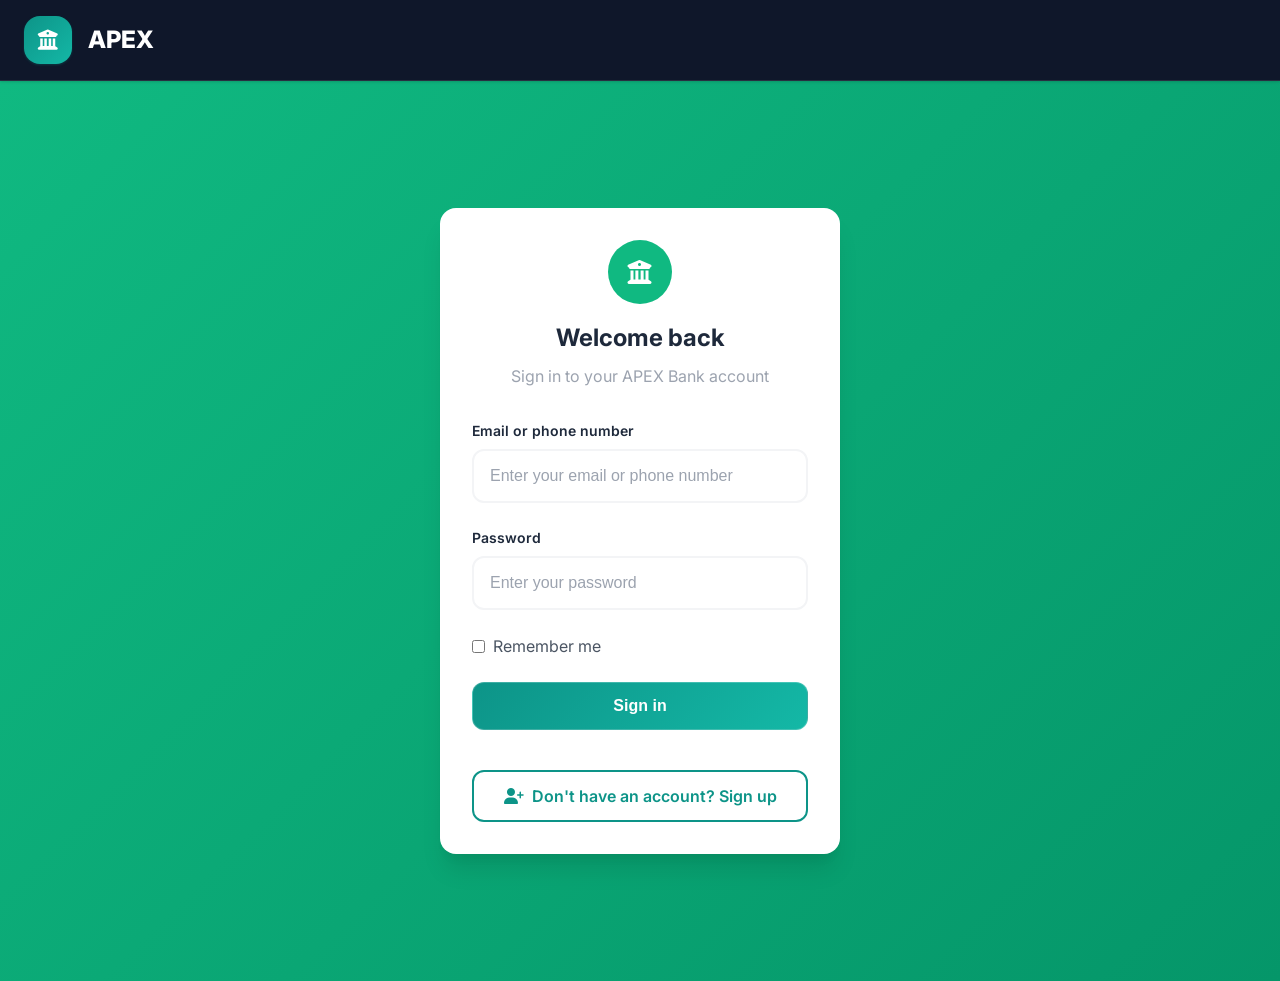
==== commit b0d5942c: "update" ====
--- a/account.html
+++ b/account.html
@@ -9,15 +9,73 @@
     <link rel="stylesheet" href="https://cdnjs.cloudflare.com/ajax/libs/font-awesome/6.4.0/css/all.min.css">
 </head>
 <body>
-    <!-- Premium Navigation -->
-    <nav class="apex-nav" role="navigation" aria-label="Main navigation">
+    <!-- Navigation -->
+    <nav class="apex-nav">
         <div class="apex-nav-container">
-            <a href="home.html" class="apex-brand" aria-label="APEX Bank - Home">
-                <div class="apex-brand-icon" aria-hidden="true">
+            <a href="index.html" class="apex-brand">
+                <div class="apex-brand-icon">
                     <i class="fas fa-university"></i>
                 </div>
                 <span>APEX</span>
             </a>
+            
+            <!-- Desktop Navigation Menu -->
+            <div class="apex-nav-menu">
+                <a href="home.html" class="apex-nav-link">
+                    <i class="fas fa-home"></i>
+                    <span>Home</span>
+                </a>
+                <a href="account.html" class="apex-nav-link">
+                    <i class="fas fa-credit-card"></i>
+                    <span>Account</span>
+                </a>
+                <a href="goals.html" class="apex-nav-link">
+                    <i class="fas fa-piggy-bank"></i>
+                    <span>Goals</span>
+                </a>
+                <a href="move.html" class="apex-nav-link">
+                    <i class="fas fa-exchange-alt"></i>
+                    <span>Move</span>
+                </a>
+                <a href="analytics.html" class="apex-nav-link">
+                    <i class="fas fa-chart-line"></i>
+                    <span>Analytics</span>
+                </a>
+                <a href="credit.html" class="apex-nav-link">
+                    <i class="fas fa-credit-card"></i>
+                    <span>Credit</span>
+                </a>
+                <div class="apex-nav-dropdown">
+                    <button class="apex-nav-link apex-nav-dropdown-toggle">
+                        <i class="fas fa-ellipsis-h"></i>
+                        <span>More</span>
+                        <i class="fas fa-chevron-down" style="font-size: 0.7rem; margin-left: 4px;"></i>
+                    </button>
+                    <div class="apex-nav-dropdown-menu">
+                        <a href="settings.html" class="apex-nav-dropdown-item">
+                            <i class="fas fa-cog"></i>
+                            Settings
+                        </a>
+                        <a href="help.html" class="apex-nav-dropdown-item">
+                            <i class="fas fa-question-circle"></i>
+                            Help
+                        </a>
+                        <a href="notifications.html" class="apex-nav-dropdown-item">
+                            <i class="fas fa-bell"></i>
+                            Notifications
+                        </a>
+                        <a href="profile.html" class="apex-nav-dropdown-item">
+                            <i class="fas fa-user"></i>
+                            Profile
+                        </a>
+                    </div>
+                </div>
+            </div>
+            
+            <!-- Mobile Menu Toggle -->
+            <button class="apex-nav-toggle" id="mobileMenuToggle">
+                <i class="fas fa-bars"></i>
+            </button>
         </div>
     </nav>
 
@@ -128,45 +186,13 @@
     <!-- Scripts -->
     <script src="js/chime-app-fixed.js"></script>
     
-    <!-- Simplified Balance Update Script -->
     <script>
-        // Simple balance update function
-        function updateAccountBalances() {
-            try {
-                const currentUser = JSON.parse(localStorage.getItem('apexCurrentUser') || '{}');
-                
-                let spendingBalance = '0.00';
-                let savingsBalance = '0.00';
-                
-                if (currentUser.email === 'westcoat.madfish@gmail.com') {
-                    spendingBalance = '28210878.64';
-                    savingsBalance = '9100104.36';
-                }
-                
-                localStorage.setItem('apexSpendingBalance', spendingBalance);
-                localStorage.setItem('apexSavingsBalance', savingsBalance);
-                
-                const spendingElement = document.getElementById('spending-balance');
-                const savingsElement = document.getElementById('savings-balance');
-                
-                if (spendingElement) {
-                    spendingElement.textContent = `$${parseFloat(spendingBalance).toLocaleString('en-US', { minimumFractionDigits: 2, maximumFractionDigits: 2 })}`;
-                }
-                
-                if (savingsElement) {
-                    savingsElement.textContent = `$${parseFloat(savingsBalance).toLocaleString('en-US', { minimumFractionDigits: 2, maximumFractionDigits: 2 })}`;
-                }
-            } catch (error) {
-                console.error('Error updating balances:', error);
+        // Use the shared balance updater from `js/chime-app-fixed.js`
+        document.addEventListener('DOMContentLoaded', () => {
+            if (typeof updateAccountPageBalances === 'function') {
+                updateAccountPageBalances();
             }
-        }
-        
-        // Update balances when page loads
-        if (document.readyState === 'loading') {
-            document.addEventListener('DOMContentLoaded', updateAccountBalances);
-        } else {
-            updateAccountBalances();
-        }
+        });
     </script>
     
     <script>
@@ -175,57 +201,33 @@
             updateAccountNumbers();
         }
     </script>
-
-    <!-- More Button at Bottom -->
-    <div id="moreButtonContainer" style="position: fixed; bottom: 20px; right: 20px; z-index: 1000;">
-        <button id="moreButton" onclick="toggleMoreMenu()" style="background: #2ecc71; color: white; border: none; padding: 12px 20px; border-radius: 25px; cursor: pointer; font-weight: 600; display: flex; align-items: center; gap: 8px; box-shadow: 0 4px 12px rgba(0, 0, 0, 0.15);">
-            More
-            <i class="fas fa-chevron-down"></i>
-        </button>
-        <div id="moreMenu" style="position: absolute; bottom: 60px; right: 0; background: #2c3e50; border: 1px solid rgba(255, 255, 255, 0.1); border-radius: 12px; min-width: 200px; padding: 8px; box-shadow: 0 8px 24px rgba(0, 0, 0, 0.2); display: none;">
-            <a href="index.html" style="display: block; padding: 12px 16px; color: white; text-decoration: none; border-radius: 8px; font-size: 14px;">Home</a>
-                        <a href="account.html" style="display: block; padding: 12px 16px; color: white; text-decoration: none; border-radius: 8px; font-size: 14px;">Account</a>
-            <a href="goals.html" style="display: block; padding: 12px 16px; color: white; text-decoration: none; border-radius: 8px; font-size: 14px;">Goals</a>
-            <a href="move.html" style="display: block; padding: 12px 16px; color: white; text-decoration: none; border-radius: 8px; font-size: 14px;">Move Money</a>
-            <a href="credit.html" style="display: block; padding: 12px 16px; color: white; text-decoration: none; border-radius: 8px; font-size: 14px;">Credit</a>
-            <a href="analytics.html" style="display: block; padding: 12px 16px; color: white; text-decoration: none; border-radius: 8px; font-size: 14px;">Analytics</a>
-            <a href="settings.html" style="display: block; padding: 12px 16px; color: white; text-decoration: none; border-radius: 8px; font-size: 14px;">Settings</a>
-            <a href="help.html" style="display: block; padding: 12px 16px; color: white; text-decoration: none; border-radius: 8px; font-size: 14px;">Help</a>
-            <a href="notifications.html" style="display: block; padding: 12px 16px; color: white; text-decoration: none; border-radius: 8px; font-size: 14px;">Notifications</a>
-            <a href="profile.html" style="display: block; padding: 12px 16px; color: white; text-decoration: none; border-radius: 8px; font-size: 14px;">Profile</a>
-        </div>
-    </div>
-
+    
+    <!-- Mobile Navigation Script -->
     <script>
-        function toggleMoreMenu() {
-            const menu = document.getElementById('moreMenu');
-            if (menu.style.display === 'none' || menu.style.display === '') {
-                menu.style.display = 'block';
-            } else {
-                menu.style.display = 'none';
-            }
-        }
-
-        // Close menu when clicking outside
-        document.addEventListener('click', function(e) {
-            const container = document.getElementById('moreButtonContainer');
-            if (container && !container.contains(e.target)) {
-                document.getElementById('moreMenu').style.display = 'none';
+        document.addEventListener('DOMContentLoaded', function() {
+            const mobileToggle = document.getElementById('mobileMenuToggle');
+            const navMenu = document.querySelector('.apex-nav-menu');
+            
+            if (mobileToggle && navMenu) {
+                mobileToggle.addEventListener('click', function() {
+                    if (navMenu.style.display === 'flex') {
+                        navMenu.style.display = 'none';
+                    } else {
+                        navMenu.style.display = 'flex';
+                        navMenu.style.position = 'absolute';
+                        navMenu.style.top = '100%';
+                        navMenu.style.left = '0';
+                        navMenu.style.right = '0';
+                        navMenu.style.background = 'var(--apex-navy)';
+                        navMenu.style.flexDirection = 'column';
+                        navMenu.style.padding = 'var(--apex-spacing-4)';
+                        navMenu.style.boxShadow = 'var(--apex-shadow-2xl)';
+                    }
+                });
             }
         });
-
-        // Add hover effects
-        document.querySelectorAll('#moreMenu a').forEach(link => {
-            link.addEventListener('mouseenter', function() {
-                this.style.background = 'rgba(255, 255, 255, 0.1)';
-            });
-            link.addEventListener('mouseleave', function() {
-                this.style.background = 'transparent';
-            });
-            link.addEventListener('click', function() {
-                document.getElementById('moreMenu').style.display = 'none';
-            });
-        });
     </script>
+
+    <!-- Floating More button removed (top-nav dropdown is the single source of truth). -->
 </body>
 </html>
--- a/css/apex-styles.css
+++ b/css/apex-styles.css
@@ -24,6 +24,7 @@
   --apex-warning: #F59E0B;
   --apex-error: #EF4444;
   --apex-info: #3B82F6;
+  --apex-gold: #F5C542;
   
   /* Legacy Green Colors (for compatibility) */
   --apex-primary-green: #10B981;
@@ -1474,72 +1475,6 @@
 }
 
 /* Legacy chime class support for backward compatibility */
-.chime-nav,
-.chime-nav-container,
-.chime-brand,
-.chime-brand-icon,
-.chime-nav-menu,
-.chime-nav-link,
-.chime-container,
-.chime-section,
-.chime-grid,
-.chime-card,
-.chime-card-header,
-.chime-card-title,
-.chime-card-subtitle,
-.chime-btn,
-.chime-btn-primary,
-.chime-btn-secondary,
-.chime-btn-ghost,
-.chime-btn-full,
-.chime-form,
-.chime-form-group,
-.chime-label,
-.chime-input,
-.chime-debit-card,
-.chime-card-chip,
-.chime-card-number,
-.chime-card-info,
-.chime-card-holder,
-.chime-card-expiry,
-.chime-balance,
-.chime-balance-amount,
-.chime-balance-label,
-.chime-transaction-list,
-.chime-transaction-item,
-.chime-transaction-icon,
-.chime-transaction-details,
-.chime-transaction-name,
-.chime-transaction-date,
-.chime-transaction-amount,
-.chime-transaction-amount.positive,
-.chime-transaction-amount.negative,
-.chime-goals,
-.chime-goal,
-.chime-goal-icon,
-.chime-goal-name,
-.chime-goal-amount,
-.chime-goal-progress,
-.chime-goal-progress-bar,
-.chime-goal-percentage,
-.chime-feature-card,
-.chime-feature-icon,
-.chime-feature-title,
-.chime-feature-description,
-.chime-auth,
-.chime-auth-card,
-.chime-auth-header,
-.chime-auth-logo,
-.chime-auth-title,
-.chime-auth-subtitle,
-.chime-mobile-bar,
-.chime-mobile-item,
-.chime-toast,
-.chime-toast.show,
-.chime-toast.success,
-.chime-toast.error,
-.chime-toast.warning,
-.chime-toast.info {
-  /* These classes map to apex equivalents for backward compatibility */
-  all: unset;
-}
+/* NOTE: Previously this file applied `all: unset;` to `.chime-*` classes which can
+   silently wipe styles if any legacy markup remains. If legacy markup is required,
+   add explicit `.chime-*` selectors that mirror the corresponding `.apex-*` rules. */
